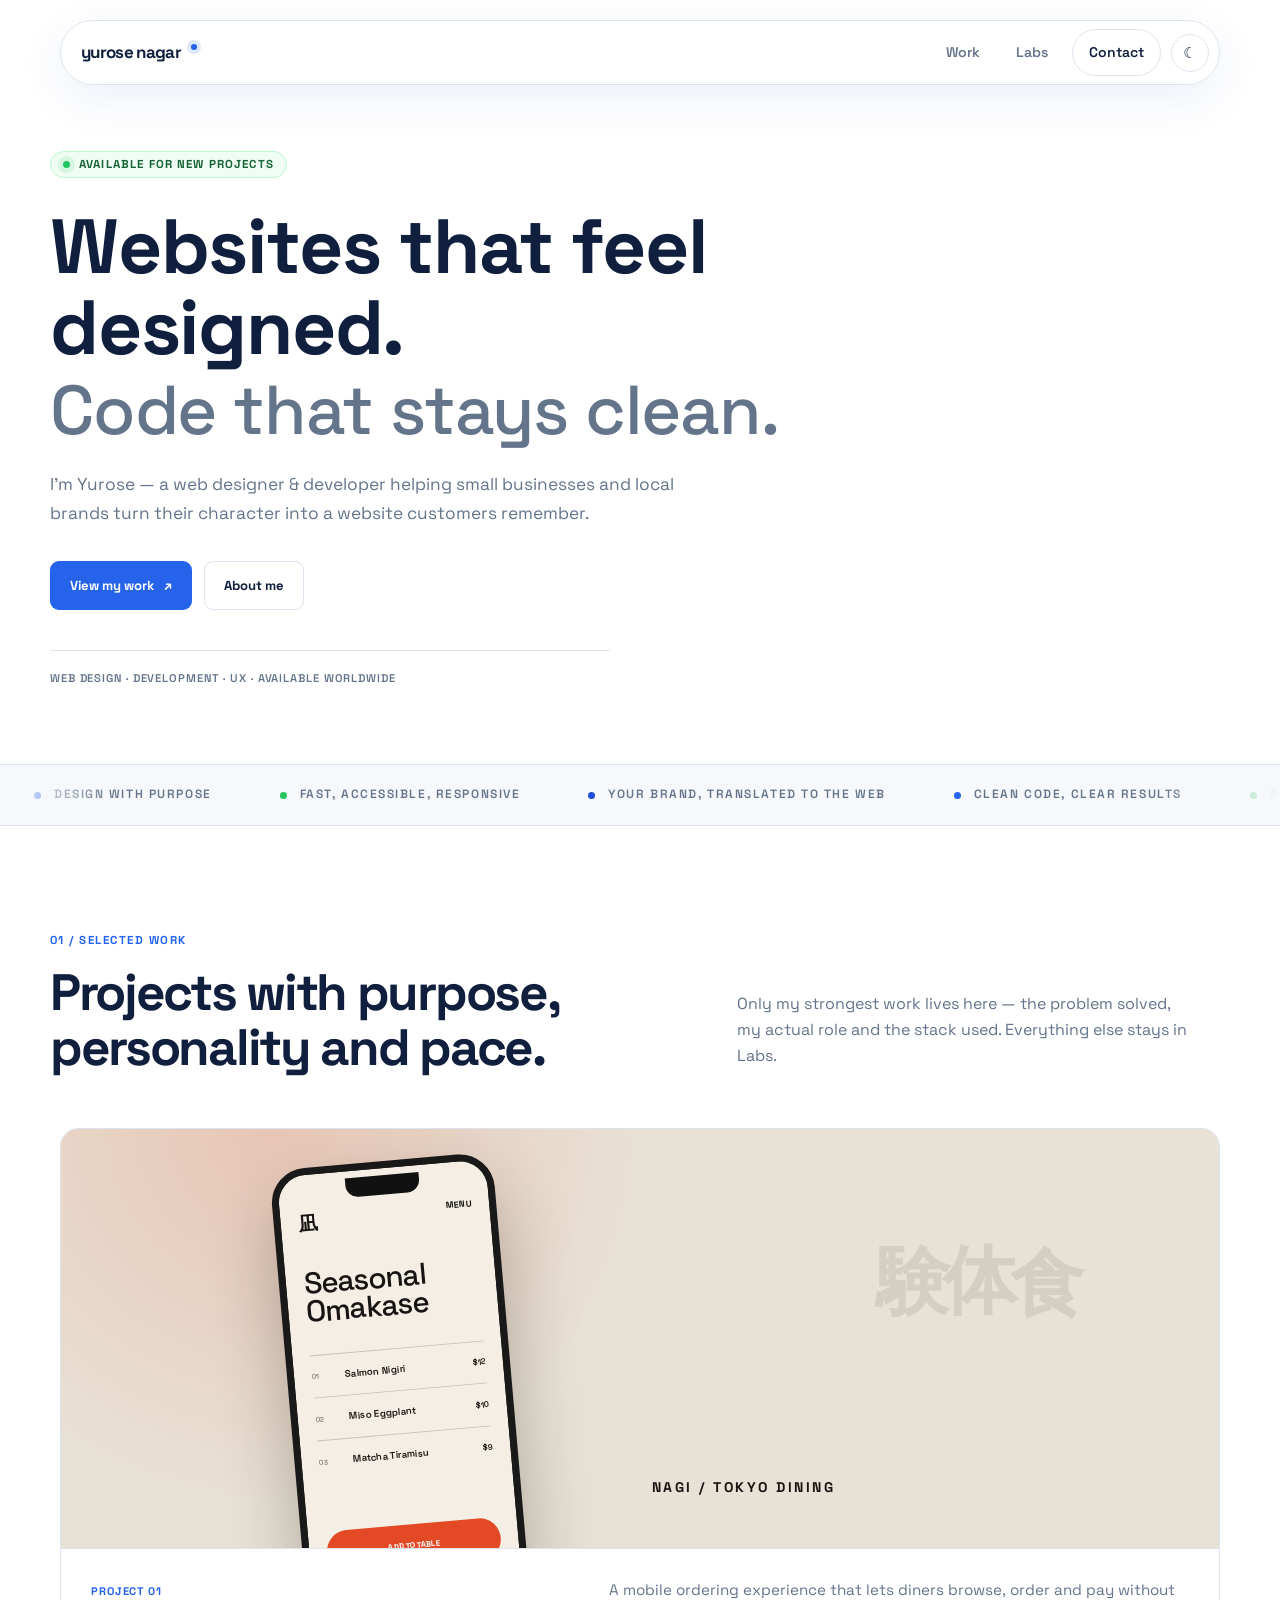
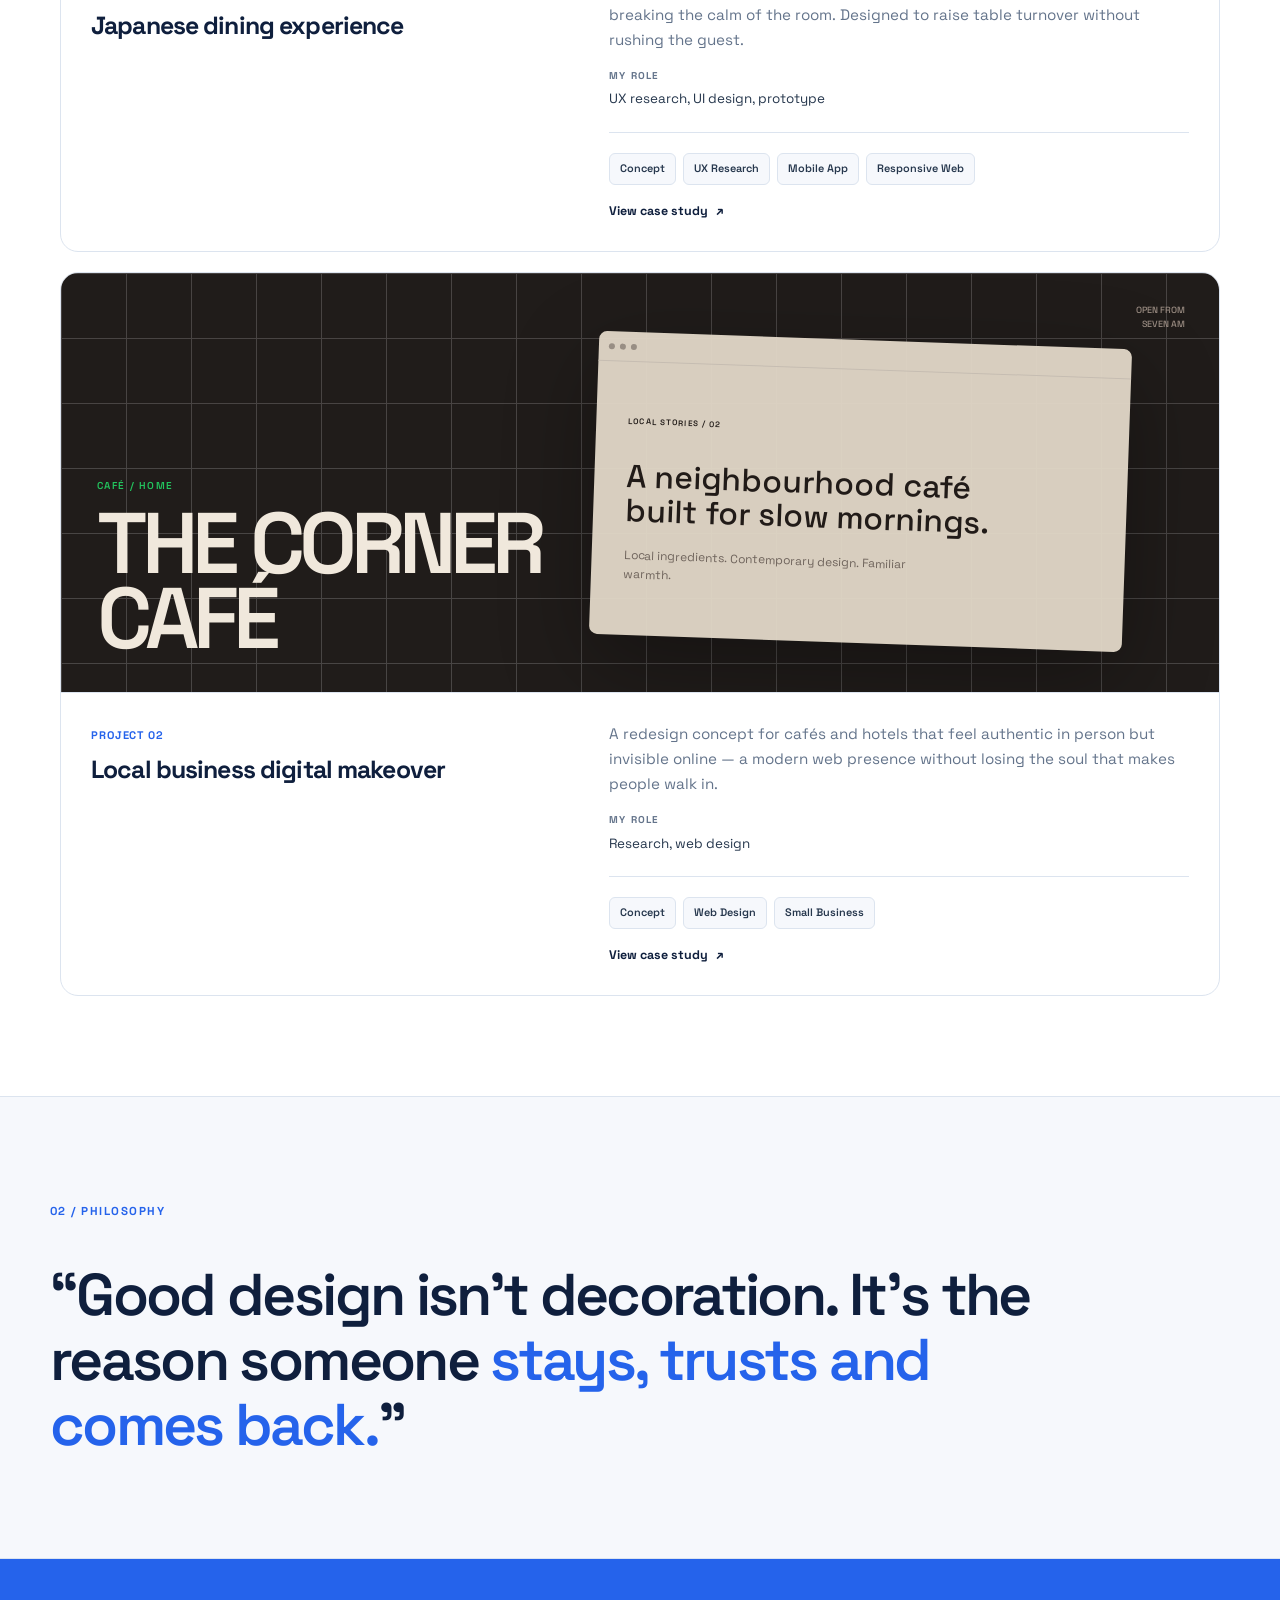
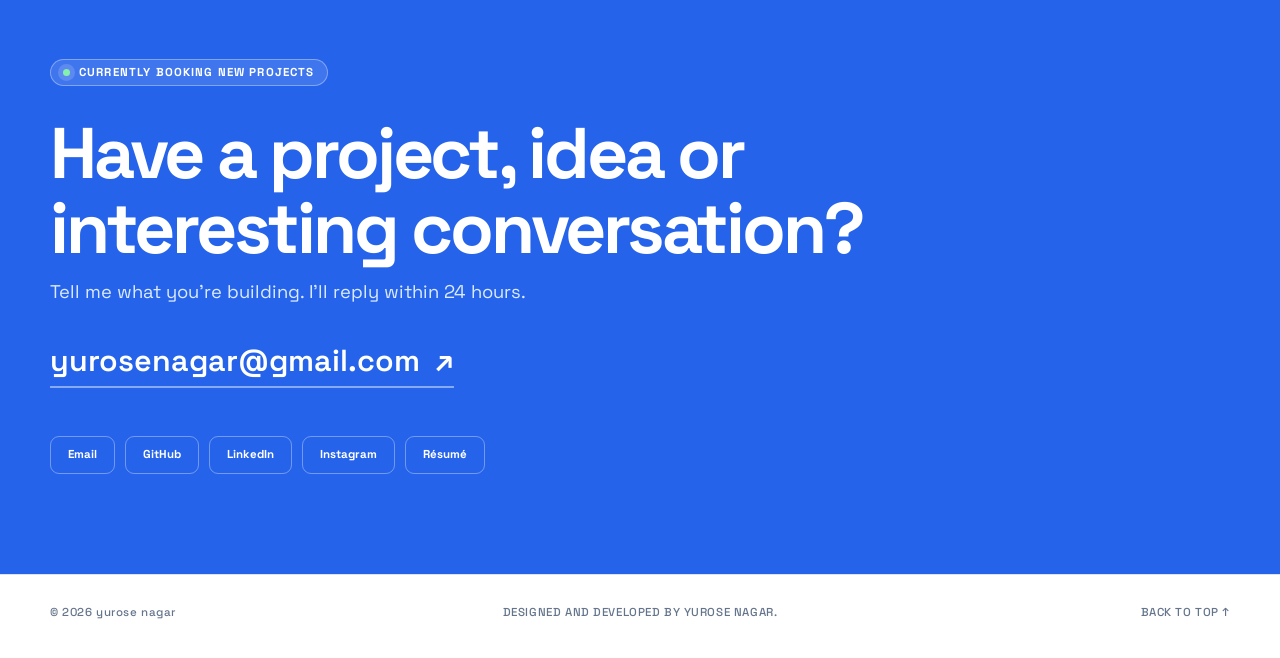
==== index.html @ 6a2e4008 "Complete site — all pages, assets and labs" ====
<!DOCTYPE html>
<!-- File: index.html -->
<html lang="en">
<head>
  <meta charset="utf-8">
  <meta name="viewport" content="width=device-width, initial-scale=1">
  <meta name="description" content="Yurose Nagar — web designer & developer helping small businesses turn their character into websites customers remember.">
  <meta name="theme-color" content="#ffffff">
  <title>yurose nagar</title>

  <link rel="icon" href="assets/icons/favicon.svg" type="image/svg+xml">
  <link rel="preconnect" href="https://fonts.googleapis.com">
  <link rel="preconnect" href="https://fonts.gstatic.com" crossorigin>
  <link href="https://fonts.googleapis.com/css2?family=Space+Grotesk:wght@400;500;600;700&display=swap" rel="stylesheet">

  <!-- Styles are split by responsibility. Load order matters. -->
  <link rel="stylesheet" href="assets/css/tokens.css">
  <link rel="stylesheet" href="assets/css/base.css">
  <link rel="stylesheet" href="assets/css/layout.css">
  <link rel="stylesheet" href="assets/css/components.css">
  <link rel="stylesheet" href="assets/css/sections/hero.css">
  <link rel="stylesheet" href="assets/css/sections/work.css">
  <link rel="stylesheet" href="assets/css/sections/manifesto.css">
  <link rel="stylesheet" href="assets/css/sections/contact.css">
  <link rel="stylesheet" href="assets/css/sections/page.css">
  <link rel="stylesheet" href="assets/css/responsive.css">
  <script src="assets/js/features/theme.js"></script>

  <!-- Scripts use a small global namespace so pages also work when opened directly. -->
  <script defer src="assets/js/types/content-types.js"></script>
  <script defer src="assets/js/data/site-content.js"></script>
  <script defer src="assets/js/utils/dom.js"></script>
  <script defer src="assets/js/components/navbar.js"></script>
  <script defer src="assets/js/components/motivation-ticker.js"></script>
  <script defer src="assets/js/components/project-card.js"></script>
  <script defer src="assets/js/components/services.js"></script>
  <script defer src="assets/js/components/journey-timeline.js"></script>
  <script defer src="assets/js/components/journal-list.js"></script>
  <script defer src="assets/js/components/social-links.js"></script>
  <script defer src="assets/js/components/footer.js"></script>
  <script defer src="assets/js/features/navigation.js"></script>
  <script defer src="assets/js/features/reveal.js"></script>
  <script defer src="assets/js/features/placeholders.js"></script>
  <script defer src="assets/js/main.js"></script>
</head>
<body>

<div aria-hidden="true" class="noise"></div>
<div aria-hidden="true" class="orb orb-light-blue"></div>
<div aria-hidden="true" class="orb orb-deep-blue"></div>
<div id="site-navbar"></div>
<main>

<!-- Section 1: Hero -->
<section class="hero section-pad">
<div class="hero-grid shell">
<div class="hero-copy reveal">
<div class="eyebrow"><span class="status-dot"></span> AVAILABLE FOR NEW PROJECTS</div>
<h1>
  <span class="hero-title-primary">Websites that feel designed.</span>
  <span class="hero-title-secondary">Code that stays clean.</span>
</h1>
<p class="hero-lead">I’m Yurose — a web designer &amp; developer helping small businesses and local brands turn their character into a website customers remember.</p>
<div class="hero-actions">
<a class="button button-primary" href="work.html">View my work <span>↗</span></a>
<a class="button button-ghost" href="about.html">About me</a>
</div>
<div class="hero-note">WEB DESIGN · DEVELOPMENT · UX · AVAILABLE WORLDWIDE</div>
</div>
</div>
</section>
<div id="motivation-ticker"></div>

<!-- Section 2: Selected work -->
<section class="section-pad" id="work">
<div class="shell">
<div class="section-heading section-heading--compact reveal">
<div>
<span class="section-index">01 / SELECTED WORK</span>
<h2>Projects with purpose,<br/>personality and pace.</h2>
</div>
<p>Only my strongest work lives here — the problem solved, my actual role and the stack used. Everything else stays in Labs.</p>
</div>
<div class="projects-grid" id="projects-grid"></div>
</div>
</section>

<!-- Section 3: Philosophy -->
<section class="manifesto section-pad">
<div class="shell manifesto-inner reveal">
<span class="section-index">02 / PHILOSOPHY</span>
<blockquote>“Good design isn’t decoration. It’s the reason someone <em>stays, trusts and comes back.</em>”</blockquote>
</div>
</section>

<!-- Section 4: Contact -->
<section class="contact section-pad" id="contact">
<div class="shell contact-inner reveal">
<div class="contact-kicker"><span class="status-dot"></span> CURRENTLY BOOKING NEW PROJECTS</div>
<h2>Have a project, idea or<br/>interesting conversation?</h2>
<p>Tell me what you’re building. I’ll reply within 24 hours.</p>
<a class="contact-email" href="mailto:yurosenagar@gmail.com">yurosenagar@gmail.com <span>↗</span></a>
<div class="social-row" id="social-links"></div>
</div>
</section>

</main>
<div id="site-footer"></div>

</body>
</html>
---- assets/css/tokens.css ----
/* File: assets/css/tokens.css */

:root {
  /* Clean light-first palette: white page, blue accents, navy headings */
  --blue: #2563eb;
  --blue-dark: #1d4ed8;
  --navy: #0f1f3d;
  --text: #26374d;
  --muted: #64748b;
  --line: #dce4ef;
  --surface: #ffffff;
  --soft: #f6f8fc;
  --page: #ffffff;
  --shadow: 0 24px 70px rgba(30, 64, 175, 0.13);

  /* Availability / status green */
  --green: #22c55e;
  --green-soft: #166534;

  /* Aliases kept for the modular styles */
  --bg: var(--page);
  --panel: var(--surface);
  --panel-2: var(--soft);
  --white: var(--navy);          /* heading colour */
  --accent: var(--blue);
  --blue-soft: var(--blue);
  --blue-deep: #dbeafe;
  --red: var(--blue-dark);
  --red-soft: var(--blue-dark);

  /* One font throughout the whole site */
  --mono: "Space Grotesk", system-ui, sans-serif;
  --sans: "Space Grotesk", system-ui, sans-serif;

  --radius: 18px;
  --shell: min(1180px, calc(100% - 48px));
}

[data-theme="dark"] {
  --navy: #f8fafc;
  --text: #d4deec;
  --muted: #9dacbf;
  --line: #2a3f63;
  --surface: #122344;
  --soft: #0e1c38;
  --page: #0b1730;
  --shadow: 0 24px 70px rgba(0, 0, 0, 0.35);
  --green-soft: #86efac;
  --blue-deep: #16294d;
}
---- assets/css/base.css ----
/* File: assets/css/base.css */

* { box-sizing: border-box; }
html { scroll-behavior: smooth; }
body {
  margin: 0;
  background: var(--page);
  color: var(--text);
  font-family: var(--sans);
  line-height: 1.65;
  overflow-x: hidden;
  transition: background-color 180ms ease, color 180ms ease;
}
a { color: inherit; text-decoration: none; }
button, input, textarea { font: inherit; }
::selection { background: var(--blue); color: #ffffff; }
:focus-visible { outline: 3px solid #93c5fd; outline-offset: 3px; }

/* Legacy backdrop elements from the previous design — retired */
.noise, .orb { display: none; }

.reveal {
  opacity: 0;
  transform: translateY(24px);
  transition: opacity .8s ease, transform .8s cubic-bezier(.2,.8,.2,1);
}
.reveal.visible { opacity: 1; transform: translateY(0); }

@keyframes pulse {
  50% { opacity: .45; transform: scale(.75); }
}
---- assets/css/layout.css ----
/* File: assets/css/layout.css */

.shell { width: var(--shell); margin-inline: auto; }
.section-pad { padding: 100px 0; }

.section-index {
  display: inline-block;
  color: var(--blue);
  font-size: .72rem;
  font-weight: 700;
  letter-spacing: .13em;
  text-transform: uppercase;
}

.section-heading {
  display: grid;
  grid-template-columns: 1.12fr .88fr;
  gap: 60px;
  align-items: end;
  margin-bottom: 52px;
}
.section-heading h2 {
  font-size: clamp(2.45rem, 4.6vw, 4.1rem);
  line-height: 1.07;
  letter-spacing: -.045em;
  color: var(--navy);
  margin: 14px 0 0;
}
.section-heading p {
  color: var(--muted);
  font-size: 1rem;
  max-width: 450px;
  margin: 0 0 6px;
}

.section-heading--compact h2 {
  font-size: clamp(2.2rem, 4vw, 3.6rem);
}
---- assets/css/components.css ----
/* File: assets/css/components.css */

/* Navigation — same structure and links, palette follows the theme */
.site-header {
  position: fixed;
  inset: 20px 0 auto;
  z-index: 30;
  pointer-events: none;
}

.nav-shell {
  width: min(1160px, calc(100% - 32px));
  margin: auto;
  min-height: 64px;
  padding: 8px 10px 8px 20px;
  display: grid;
  grid-template-columns: 1fr auto;
  align-items: center;
  background: color-mix(in srgb, var(--page) 88%, transparent);
  border: 1px solid var(--line);
  box-shadow: 0 14px 45px rgba(30, 64, 175, .08);
  border-radius: 999px;
  backdrop-filter: blur(18px);
  pointer-events: auto;
}
[data-theme="dark"] .nav-shell { box-shadow: 0 14px 45px rgba(0, 0, 0, .35); }

.brand {
  width: max-content;
  font: 700 17px/1 var(--sans);
  letter-spacing: -.04em;
  text-transform: lowercase;
  color: var(--navy);
}

.brand::after {
  content: "";
  display: inline-block;
  width: 6px;
  height: 6px;
  margin-left: 7px;
  border-radius: 50%;
  vertical-align: top;
  background: var(--blue);
  box-shadow: 0 0 0 4px rgba(37, 99, 235, .15);
}

.nav-links { display: flex; gap: 4px; align-items: center; }
.nav-links a {
  color: var(--muted);
  font-size: 14px;
  font-weight: 600;
  padding: 11px 16px;
  border-radius: 999px;
  transition: .25s ease;
}
.nav-links a:hover { color: var(--blue); background: rgba(37, 99, 235, .07); }
.nav-links a.active { color: var(--blue); background: rgba(37, 99, 235, .09); }
.nav-links .nav-cta {
  margin-left: 4px;
  color: var(--navy);
  background: var(--surface);
  border: 1px solid var(--line);
}
.nav-links .nav-cta:hover { background: var(--blue); border-color: var(--blue); color: #ffffff; }
.nav-toggle { display: none; }

/* Theme toggle */
.theme-toggle {
  width: 38px;
  height: 38px;
  margin-left: 6px;
  display: inline-flex;
  align-items: center;
  justify-content: center;
  border: 1px solid var(--line);
  border-radius: 50%;
  background: var(--surface);
  color: var(--navy);
  font-size: 15px;
  line-height: 1;
  cursor: pointer;
  transition: .25s ease;
}
.theme-toggle:hover { border-color: #93c5fd; color: var(--blue); }

/* Buttons */
.button {
  min-height: 49px;
  display: inline-flex;
  align-items: center;
  justify-content: center;
  gap: 10px;
  padding: 0 19px;
  border: 1px solid transparent;
  border-radius: 9px;
  font: 700 .82rem/1 var(--sans);
  transition: .2s ease;
}
.button-primary { background: var(--blue); color: #ffffff; }
.button-primary:hover { background: var(--blue-dark); }
.button-ghost { border-color: var(--line); background: var(--surface); color: var(--navy); }
.button-ghost:hover { border-color: #93c5fd; color: var(--blue); }

/* Motivation ticker */
.motivation-ticker {
  position: relative;
  overflow: hidden;
  border-block: 1px solid var(--line);
  background: var(--soft);
}
.motivation-ticker::before,
.motivation-ticker::after {
  content: "";
  position: absolute;
  z-index: 2;
  top: 0;
  bottom: 0;
  width: min(10vw, 120px);
  pointer-events: none;
}
.motivation-ticker::before { left: 0; background: linear-gradient(90deg, var(--soft), transparent); }
.motivation-ticker::after { right: 0; background: linear-gradient(270deg, var(--soft), transparent); }
.ticker-track {
  display: flex;
  width: max-content;
  animation: ticker-scroll 34s linear infinite;
}
.ticker-group { display: flex; align-items: center; flex-shrink: 0; }
.ticker-item {
  display: inline-flex;
  align-items: center;
  gap: 13px;
  padding: 20px 34px;
  color: var(--muted);
  font-size: 12px;
  font-weight: 600;
  letter-spacing: .13em;
  white-space: nowrap;
}
.ticker-dot { width: 7px; height: 7px; border-radius: 50%; background: var(--blue); }
.ticker-dot-2 { background: var(--green); }
.ticker-dot-3 { background: var(--blue-dark); }
@keyframes ticker-scroll { to { transform: translateX(-50%); } }

/* Project cards */
.projects-grid { display: grid; gap: 20px; max-width: 1160px; margin-inline: auto; }
.project-card {
  border: 1px solid var(--line);
  background: var(--surface);
  border-radius: var(--radius);
  overflow: hidden;
  transition: transform .3s ease, border-color .3s ease, box-shadow .3s ease;
}
.project-card:hover { transform: translateY(-4px); border-color: #93c5fd; box-shadow: var(--shadow); }
.project-visual { min-height: 420px; position: relative; overflow: hidden; border-bottom: 1px solid var(--line); }
.project-meta { padding: 28px 30px; display: grid; grid-template-columns: .9fr 1.1fr; column-gap: 44px; align-items: start; }
.project-meta span {
  color: var(--blue);
  font-size: .69rem;
  font-weight: 700;
  text-transform: uppercase;
  letter-spacing: .08em;
}
.project-meta h3 { margin: 9px 0 0; font-size: 1.55rem; letter-spacing: -.035em; color: var(--navy); line-height: 1.12; }
.project-meta p { margin: 0; color: var(--muted); max-width: 650px; font-size: .95rem; }
.project-meta ul { grid-column: 1 / -1; display: flex; gap: 7px; list-style: none; padding: 20px 0 0; margin: 21px 0 0; border-top: 1px solid var(--line); flex-wrap: wrap; }
.project-meta li {
  padding: 6px 10px;
  border: 1px solid var(--line);
  border-radius: 6px;
  background: var(--soft);
  color: var(--text);
  font-size: .68rem;
  font-weight: 600;
}

/* Project card additions: role and link */
.project-role { margin: 16px 0 0; font-size: .84rem; color: var(--text); letter-spacing: 0; }
.project-role span { display: block; font-size: .62rem; font-weight: 700; letter-spacing: .12em; color: var(--muted); margin-bottom: 4px; text-transform: uppercase; }
.project-link { display: inline-flex; align-items: center; gap: 8px; margin-top: 16px; font-size: .78rem; font-weight: 700; color: var(--navy); }
.project-link:hover { color: var(--blue); }
.project-link span { font-size: inherit; color: inherit; letter-spacing: 0; text-transform: none; }

/* Footer */
footer { border-top: 1px solid var(--line); background: var(--page); padding: 28px 0 36px; }
.footer-inner { display: grid; grid-template-columns: 1fr 2fr 1fr; align-items: center; font-size: .72rem; font-weight: 500; color: var(--muted); letter-spacing: .05em; }
.footer-inner span:nth-child(2) { text-align: center; }
.footer-inner a { text-align: right; }
.footer-inner a:hover { color: var(--blue); }
---- assets/css/sections/hero.css ----
/* File: assets/css/sections/hero.css */

.hero { min-height: auto; display: grid; align-items: center; padding-top: 150px; padding-bottom: 76px; }
.hero-grid {
  display: grid;
  grid-template-columns: minmax(0, 1fr); /* was: minmax(0, 1fr) minmax(240px, 300px) — restore when the clock returns */
  gap: clamp(40px, 4.5vw, 64px);
  align-items: center;
}

/* Availability-style pill for eyebrows with a status dot */
.eyebrow, .contact-kicker {
  width: fit-content;
  display: inline-flex;
  align-items: center;
  gap: 9px;
  padding: 7px 12px;
  border: 1px solid #bbf7d0;
  border-radius: 999px;
  background: #f0fdf4;
  color: #166534;
  font: 700 .72rem/1 var(--sans);
  letter-spacing: .1em;
}
[data-theme="dark"] .eyebrow,
[data-theme="dark"] .contact-kicker { background: #0b2a20; border-color: #166534; color: #86efac; }
.status-dot { width: 7px; height: 7px; border-radius: 50%; background: var(--green); box-shadow: 0 0 0 5px rgba(34, 197, 94, .12); animation: pulse 2s ease-in-out infinite; flex: 0 0 auto; }

.hero h1 { margin: 28px 0 24px; max-width: 870px; letter-spacing: -.05em; line-height: 1.05; color: var(--navy); }
.hero-title-primary,
.hero-title-secondary { display: block; }
.hero-title-primary { font-size: clamp(3rem, 6vw, 5.6rem); }
.hero-title-secondary {
  margin-top: 6px;
  color: var(--muted);
  font-size: clamp(2.6rem, 5.4vw, 5rem);
  font-weight: 500;
}
.hero-title-secondary::selection { background: var(--blue); color: #ffffff; }
.hero-lead { max-width: 650px; font-size: 1.08rem; color: var(--muted); line-height: 1.65; }
.hero-actions { display: flex; gap: 12px; margin-top: 34px; flex-wrap: wrap; }
.hero-note {
  margin-top: 40px;
  max-width: 560px;
  padding-top: 18px;
  border-top: 1px solid var(--line);
  color: var(--muted);
  font: 600 .7rem/1.7 var(--sans);
  letter-spacing: .08em;
}
---- assets/css/sections/work.css ----
/* File: assets/css/sections/work.css */

/* Japanese dining project artwork */
.project-japan .project-visual { background: radial-gradient(circle at 18% 0%, rgba(229,73,37,.18), transparent 36%), #e8e1d5; color: #171513; }
.phone { position: absolute; width: 254px; height: 490px; background: #111; border: 8px solid #191919; border-radius: 40px; box-shadow: 0 40px 80px rgba(30,20,10,.28); overflow: hidden; }
.phone-a { top: 42px; left: 18%; transform: rotate(-5deg) scale(.88); transform-origin: top left; }
.phone-notch { position: absolute; width: 84px; height: 22px; top: 8px; left: 50%; transform: translateX(-50%); background: #111; border-radius: 0 0 14px 14px; z-index: 2; }
.phone-screen { position: absolute; inset: 0; padding: 44px 20px 22px; background: #f4eee4; }
.mini-nav { display: flex; justify-content: space-between; font: 700 10px/1 var(--mono); }
.mini-nav span:first-child { font-size: 22px; }
.menu-screen h3 { margin: 42px 0 32px; font: 500 34px/.95 var(--sans); letter-spacing: -.04em; }
.food-row { display: grid; grid-template-columns: 28px 1fr auto; align-items: center; gap: 10px; padding: 17px 0; border-top: 1px solid #cac0b2; }
.food-row span { font: 600 8px/1 var(--mono); color: #8e8276; }
.food-row b { font: 600 11px/1.25 var(--sans); }
.food-row i { font: 600 9px/1 var(--mono); font-style: normal; }
.menu-screen button { position: absolute; bottom: 20px; left: 20px; right: 20px; border: 0; background: #e34925; color: #fff; border-radius: 999px; height: 48px; font: 700 9px/1 var(--mono); }
.japan-mark { position: absolute; right: 12%; top: 55px; font: 700 74px/.9 var(--sans); color: rgba(23,21,19,.09); writing-mode: vertical-rl; }
.project-japan .project-visual::after { content: "NAGI / TOKYO DINING"; position: absolute; left: 51%; bottom: 54px; font: 700 14px/1 var(--mono); letter-spacing: .18em; }

/* Kathmandu project artwork */
.project-kathmandu .project-visual { background: #201c1a; color: #f0e8dc; }
.ktm-grid { position: absolute; inset: 0; opacity: .18; background: linear-gradient(#fff 1px, transparent 1px), linear-gradient(90deg, #fff 1px, transparent 1px); background-size: 65px 65px; }
.ktm-coordinate { position: absolute; top: 30px; right: 34px; font: 500 9px/1.6 var(--mono); color: #9b8d83; text-align: right; }
.ktm-title { position: absolute; left: 36px; bottom: 36px; z-index: 3; }
.ktm-title span { display: block; font: 600 10px/1 var(--mono); color: var(--green); letter-spacing: .13em; margin-bottom: 16px; }
.ktm-title strong { font: 600 clamp(44px, 7vw, 86px)/.85 var(--sans); letter-spacing: -.07em; }
.ktm-window { position: absolute; width: 46%; right: 8%; top: 16%; background: rgba(226,216,201,.95); color: #211b18; border-radius: 8px; box-shadow: 0 28px 90px rgba(0,0,0,.32); transform: rotate(2deg); }
.window-bar { height: 30px; border-bottom: 1px solid #c6bdb2; display: flex; gap: 5px; align-items: center; padding: 0 10px; }
.window-bar span { width: 6px; height: 6px; border-radius: 50%; background: #988e84; }
.window-content { padding: 44px 32px 38px; }
.window-content small { font: 600 8px/1 var(--mono); letter-spacing: .14em; }
.window-content h3 { font: 500 32px/1.05 var(--sans); max-width: 380px; margin: 28px 0 18px; }
.window-content p { font-size: 12px; color: #6f645c; max-width: 300px; }
---- assets/css/sections/manifesto.css ----
/* File: assets/css/sections/manifesto.css */

/* Quiet quote band on the soft background */
.manifesto {
  background: var(--soft);
  border-block: 1px solid var(--line);
  color: var(--navy);
}
.manifesto .section-index { color: var(--blue); }
.manifesto blockquote {
  margin: 40px 0 0;
  max-width: 1020px;
  font-size: clamp(2.2rem, 4.6vw, 4rem);
  line-height: 1.1;
  letter-spacing: -.045em;
  font-weight: 600;
  color: var(--navy);
}
.manifesto blockquote em { font-style: normal; color: var(--blue); }

/* Values grid (About page) */
.values-grid { display: grid; grid-template-columns: repeat(3, 1fr); border-top: 1px solid var(--line); margin-top: 60px; }
.values-grid div { padding: 28px 35px 0 0; border-right: 1px solid var(--line); min-height: 160px; }
.values-grid div:not(:first-child) { padding-left: 35px; }
.values-grid div:last-child { border-right: 0; }
.values-grid span { font: 700 .68rem/1 var(--sans); letter-spacing: .1em; }
.values-grid div:nth-child(1) span { color: var(--green-soft); }
.values-grid div:nth-child(2) span { color: var(--blue); }
.values-grid div:nth-child(3) span { color: var(--blue-dark); }
.values-grid h3 { font-size: 1.35rem; margin: 20px 0 8px; color: var(--navy); }
.values-grid p { color: var(--muted); margin: 0; font-size: .92rem; }
---- assets/css/sections/contact.css ----
/* File: assets/css/sections/contact.css */

/* Solid blue contact band, white type — works in both themes */
.contact { background: var(--blue); }
.contact-inner {
  display: flex;
  flex-direction: column;
  align-items: flex-start;
}
.contact .contact-kicker {
  border-color: rgba(255, 255, 255, .35);
  background: rgba(255, 255, 255, .12);
  color: #ffffff;
}
.contact .status-dot { background: #86efac; box-shadow: 0 0 0 5px rgba(255, 255, 255, .15); }
.contact h2 {
  color: #ffffff;
  font-size: clamp(2.6rem, 5.6vw, 4.6rem);
  line-height: 1.04;
  letter-spacing: -.045em;
  margin: 30px 0 12px;
  max-width: 930px;
}
.contact p { font-size: 1.15rem; color: #dbeafe; margin: 0 0 38px; max-width: 620px; }
.contact-email {
  display: inline-flex;
  gap: 15px;
  align-items: center;
  color: #ffffff;
  font: 600 clamp(1.2rem, 2.6vw, 1.9rem)/1 var(--sans);
  border-bottom: 2px solid rgba(255, 255, 255, .45);
  padding-bottom: 10px;
  transition: .25s ease;
}
.contact-email:hover { border-color: #ffffff; }
.social-row { margin-top: 48px; display: flex; gap: 10px; flex-wrap: wrap; }
.social-row a {
  border: 1px solid rgba(255, 255, 255, .35);
  border-radius: 9px;
  padding: 12px 17px;
  font: 700 .72rem/1 var(--sans);
  color: #ffffff;
}
.social-row a:hover { background: #ffffff; border-color: #ffffff; color: var(--blue); }
---- assets/css/sections/page.css ----
/* File: assets/css/sections/page.css */

/* Interior page header + about page + shared CTA band */

.page-hero {
  padding-top: clamp(52px, 8vw, 92px);
}

.page-hero .eyebrow { margin-bottom: 18px; }

.page-hero h1 {
  font-size: clamp(38px, 6vw, 72px);
  line-height: 1.04;
  letter-spacing: -0.02em;
  margin: 0 0 18px;
  color: var(--white);
}

.page-hero .page-lead {
  max-width: 620px;
  font-size: clamp(16px, 1.6vw, 19px);
  line-height: 1.7;
  color: var(--muted);
}

/* About page */
.about-grid {
  display: grid;
  grid-template-columns: 1.4fr 1fr;
  gap: clamp(32px, 5vw, 72px);
  align-items: start;
}

.about-story p {
  font-size: 17px;
  line-height: 1.8;
  color: var(--text);
  margin: 0 0 20px;
}

.about-story p strong { color: var(--blue); font-weight: 600; }

.about-facts {
  display: grid;
  gap: 14px;
  position: sticky;
  top: 110px;
}

.about-fact {
  background: var(--panel);
  border: 1px solid var(--line);
  border-radius: var(--radius);
  padding: 20px 22px;
}

.about-fact span {
  display: block;
  font-size: 11px;
  letter-spacing: .16em;
  color: var(--muted);
  margin-bottom: 6px;
}

.about-fact strong { color: var(--white); font-size: 15px; font-weight: 600; }

.skills-grid {
  display: grid;
  grid-template-columns: repeat(3, 1fr);
  gap: 14px;
}

.skills-grid > div {
  background: var(--panel);
  border: 1px solid var(--line);
  border-radius: var(--radius);
  padding: 22px;
}

.skills-grid h3 { margin: 0 0 12px; color: var(--navy); font-size: 1.05rem; }

.skills-grid ul { list-style: none; margin: 0; padding: 0; display: flex; flex-wrap: wrap; gap: 8px; }

.skills-grid li {
  font-size: .68rem;
  font-weight: 600;
  color: var(--text);
  background: var(--soft);
  border: 1px solid var(--line);
  border-radius: 6px;
  padding: 6px 10px;
}

/* Shared call-to-action band (home + interior pages) */
.cta-band {
  background: var(--soft);
  border: 1px solid var(--line);
  border-radius: var(--radius);
  padding: clamp(28px, 4vw, 48px);
  display: flex;
  flex-wrap: wrap;
  align-items: center;
  justify-content: space-between;
  gap: 20px;
}

.cta-band h2 { margin: 0 0 6px; font-size: clamp(22px, 2.6vw, 30px); color: var(--white); }

.cta-band p { margin: 0; color: var(--muted); }

/* Section footer link, e.g. "View all projects" */
.section-more { margin-top: 34px; }

@media (max-width: 860px) {
  .about-grid { grid-template-columns: 1fr; }
  .about-facts { position: static; }
  .skills-grid { grid-template-columns: 1fr; }
}

/* Journey timeline (homepage + journey page) */
.timeline { display: grid; gap: 0; max-width: 720px; }
.timeline-row {
  display: grid;
  grid-template-columns: 64px 20px 1fr;
  gap: 18px;
  align-items: baseline;
  padding: 18px 0;
  border-bottom: 1px solid var(--line);
}
.timeline-row:last-child { border-bottom: 0; }
.timeline-year {
  font-size: 12px;
  font-weight: 700;
  letter-spacing: .12em;
  color: var(--muted);
}
.timeline-dot {
  width: 9px;
  height: 9px;
  border-radius: 50%;
  background: var(--blue);
  box-shadow: 0 0 0 4px rgba(37, 99, 235, .12);
  justify-self: center;
  transform: translateY(-1px);
}
.timeline-row p { margin: 0; color: var(--text); font-size: 16px; }
.timeline-next .timeline-year { color: var(--blue); }
.timeline-next .timeline-dot { background: var(--green); box-shadow: 0 0 0 4px rgba(34, 197, 94, .15); animation: pulse 2s ease-in-out infinite; }
.timeline-next p { color: var(--blue); font-weight: 600; }

/* Featured lab band (homepage) */
.lab-feature {
  display: grid;
  grid-template-columns: 1.4fr 1fr;
  gap: clamp(24px, 4vw, 60px);
  align-items: center;
  background:
    linear-gradient(135deg, rgba(225, 6, 0, .06), transparent 50%),
    var(--panel);
  border: 1px solid rgba(255, 114, 109, .22);
  border-radius: var(--radius);
  padding: clamp(28px, 4vw, 48px);
}
.lab-kicker {
  display: inline-flex;
  align-items: center;
  gap: 10px;
  font-size: 11px;
  font-weight: 700;
  letter-spacing: .16em;
  color: var(--red-soft);
}
.status-dot--red { background: var(--red); box-shadow: 0 0 14px rgba(225, 6, 0, .72); }
.lab-feature h2 { margin: 14px 0 10px; font-size: clamp(24px, 2.8vw, 34px); color: var(--white); letter-spacing: -.03em; }
.lab-feature p { margin: 0; color: var(--muted); max-width: 520px; }
.lab-feature-actions { display: flex; flex-wrap: wrap; gap: 12px; justify-content: flex-end; }

/* About preview (homepage) */
.about-preview { max-width: 720px; }
.about-preview p { font-size: 17px; line-height: 1.8; color: var(--text); margin: 0 0 26px; }

/* Prose sections (about-this-site) */
.prose { max-width: 720px; }
.prose h2 { font-size: clamp(24px, 2.6vw, 32px); letter-spacing: -.03em; color: var(--white); margin: 0 0 14px; }
.prose p { font-size: 16.5px; line-height: 1.8; color: var(--text); margin: 0 0 18px; }
.prose p strong { color: var(--blue); font-weight: 600; }
.prose + .prose { margin-top: 34px; }

@media (max-width: 860px) {
  .lab-feature { grid-template-columns: 1fr; }
  .lab-feature-actions { justify-content: flex-start; }
}

/* Services cards (Work page) reuse the skills-grid layout with text bodies */
.skills-grid p { margin: 0; color: var(--muted); font-size: 15px; line-height: 1.7; }
---- assets/css/responsive.css ----
/* File: assets/css/responsive.css */

@media (min-width: 761px) and (max-width: 1100px) {
  .hero-grid {
    grid-template-columns: minmax(0, 1fr) minmax(220px, .55fr);
    gap: 30px;
  }
}

@media (max-width: 760px) {
  .hero-grid { grid-template-columns: 1fr; gap: 44px; }
  .section-heading { grid-template-columns: 1fr; gap: 26px; }
  .play-grid { grid-template-columns: repeat(2, 1fr); }
  .play-card.tall { grid-row: span 1; }
  .portrait-art { min-height: 330px; }
}

@media (max-width: 760px) {
  :root { --shell: min(100% - 28px, 1240px); --radius: 20px; }
  .section-pad { padding: 60px 0; }
  .nav-shell { grid-template-columns: 1fr auto; padding: 8px 10px 8px 18px; }
  .brand { font-size: 16px; }
  .nav-toggle { display: grid; place-content: center; width: 42px; height: 42px; border: 1px solid var(--line); border-radius: 50%; background: var(--surface); cursor: pointer; }
  .nav-toggle span { display: block; width: 17px; height: 1px; background: var(--text); margin: 2px; transition: .25s ease; }
  .nav-toggle[aria-expanded="true"] span:first-child { transform: translateY(2.5px) rotate(45deg); }
  .nav-toggle[aria-expanded="true"] span:last-child { transform: translateY(-2.5px) rotate(-45deg); }
  .nav-links { position: absolute; top: 70px; left: 16px; right: 16px; display: none; flex-direction: column; align-items: stretch; padding: 10px; border: 1px solid var(--line); border-radius: 22px; background: var(--page); box-shadow: var(--shadow); }
  .nav-links.open { display: flex; }
  .nav-links a { text-align: center; padding: 15px; font-size: 15px; }
  .nav-links .nav-cta { margin-left: 0; }
  .hero { padding-top: 122px; padding-bottom: 60px; min-height: auto; }
  .hero-title-primary { font-size: clamp(44px, 13vw, 72px); }
  .hero-title-secondary { font-size: clamp(39px, 11.8vw, 64px); }
  .hero-note { margin-top: 40px; }
  .ticker-item { padding: 18px 24px; font-size: 11px; }
  .project-visual { min-height: 390px; }
  .project-meta { grid-template-columns: 1fr; gap: 22px; padding: 24px; }
  .project-meta ul { margin-top: 8px; }
  .phone-a { left: 7%; transform: rotate(-5deg) scale(.78); }
  .japan-mark { right: 2%; font-size: 62px; }
  .ktm-window { width: 78%; right: -8%; top: 14%; }
  .ktm-title strong { font-size: 50px; }
  .play-grid { grid-template-columns: 1fr; }
  .play-card.wide { grid-column: auto; }
  .values-grid { grid-template-columns: 1fr; }
  .values-grid div, .values-grid div:not(:first-child) { border-right: 0; border-bottom: 1px solid rgba(10,13,16,.2); padding: 26px 0; min-height: 0; }
  .journal-row { grid-template-columns: 38px 1fr 24px; gap: 12px; }
  .journal-row i { display: none; }
  .journal-row strong { font-size: 17px; }
  .contact-inner { padding: 32px 24px; min-height: 540px; }
  .contact-email { font-size: clamp(17px, 5.4vw, 24px); }
  .footer-inner { grid-template-columns: 1fr auto; gap: 16px; }
  .footer-inner span:nth-child(2) { display: none; }

  /* Theme toggle inside the mobile dropdown menu */
  .theme-toggle { width: 100%; height: 46px; margin: 4px 0 0; border-radius: 999px; }

  /* Interior pages */
  .page-hero { padding-top: 128px; }
  .about-story p { font-size: 16px; }

  /* Timeline */
  .timeline-row { grid-template-columns: 46px 16px 1fr; gap: 12px; padding: 15px 0; }
  .timeline-row p { font-size: 15px; }

  /* CTA band stacks */
  .cta-band { flex-direction: column; align-items: flex-start; }
  .cta-band .button { width: 100%; }

  /* Services / skills cards */
  .skills-grid { grid-template-columns: 1fr; gap: 12px; }
}

@media (prefers-reduced-motion: reduce) {
  html { scroll-behavior: auto; }
  *, *::before, *::after {
    animation-duration: .01ms !important;
    animation-iteration-count: 1 !important;
    transition-duration: .01ms !important;
  }
  .ticker-track { transform: translateX(0); }
}
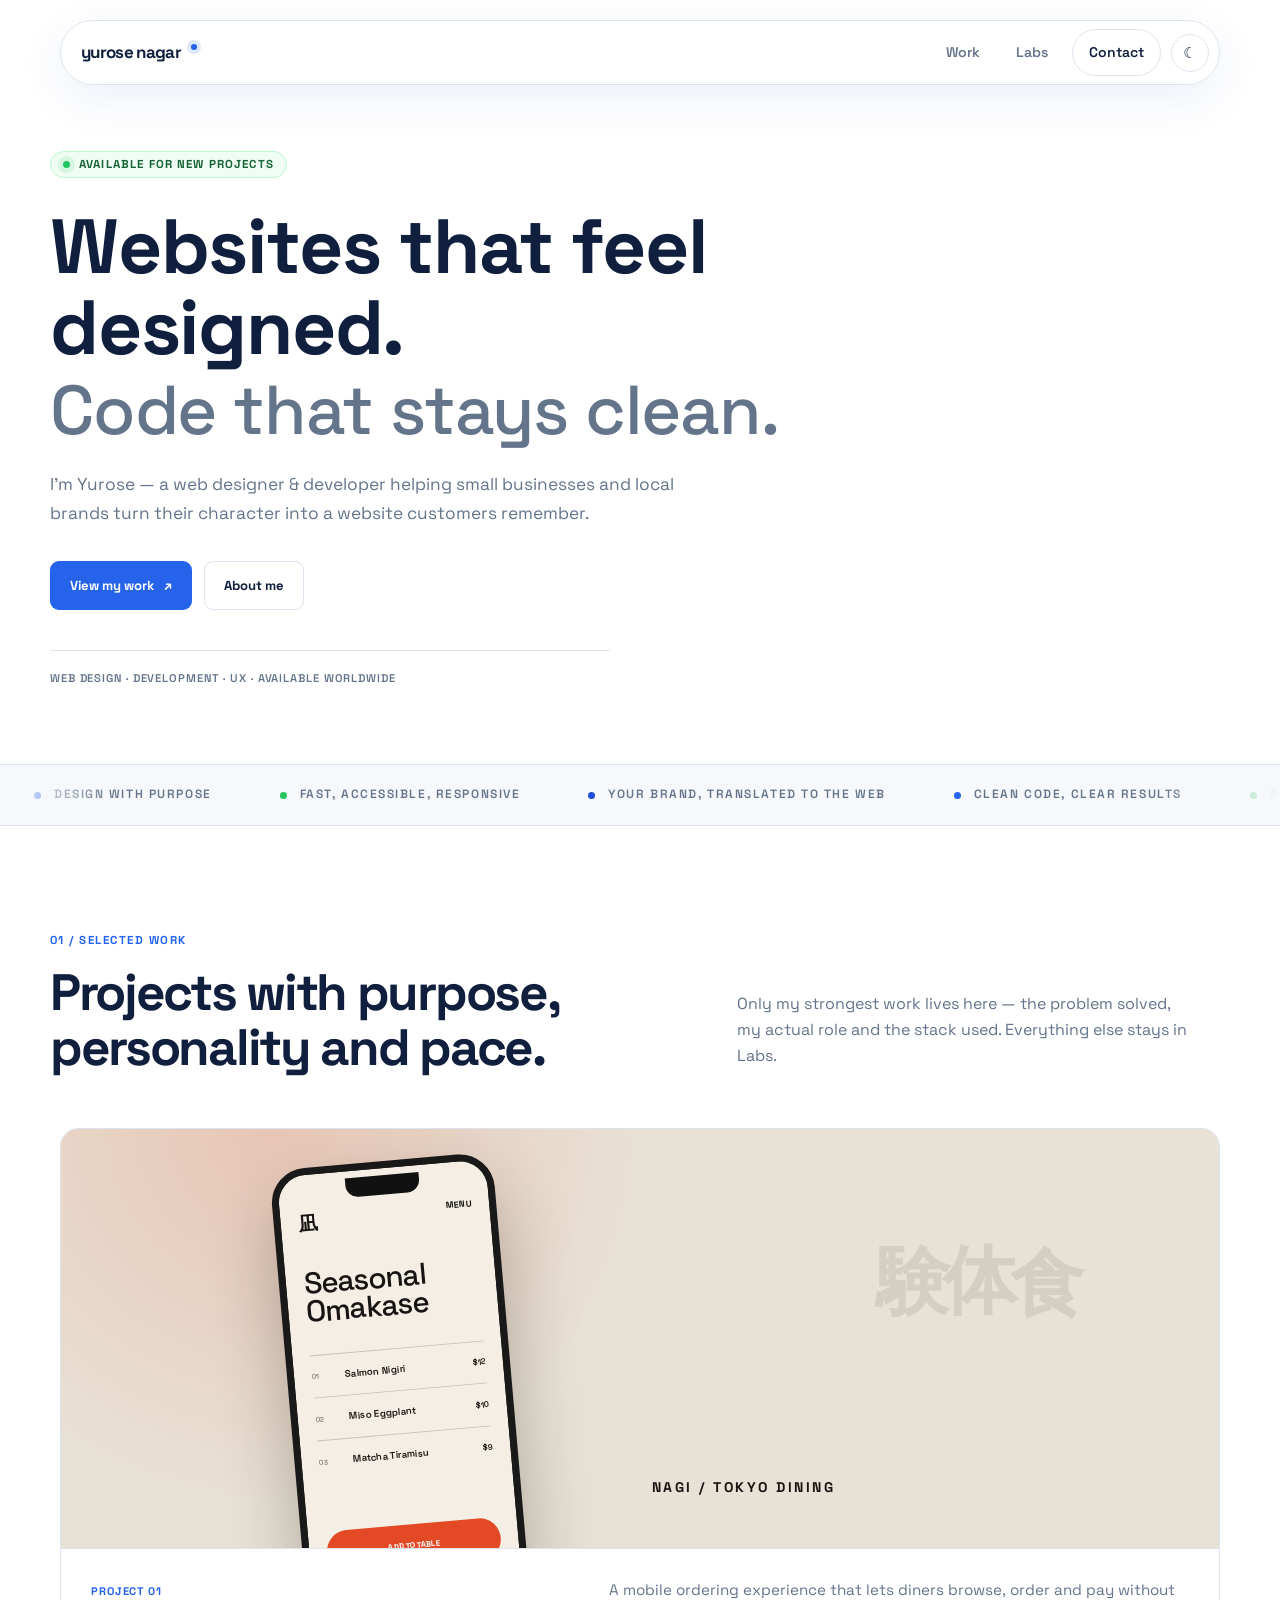
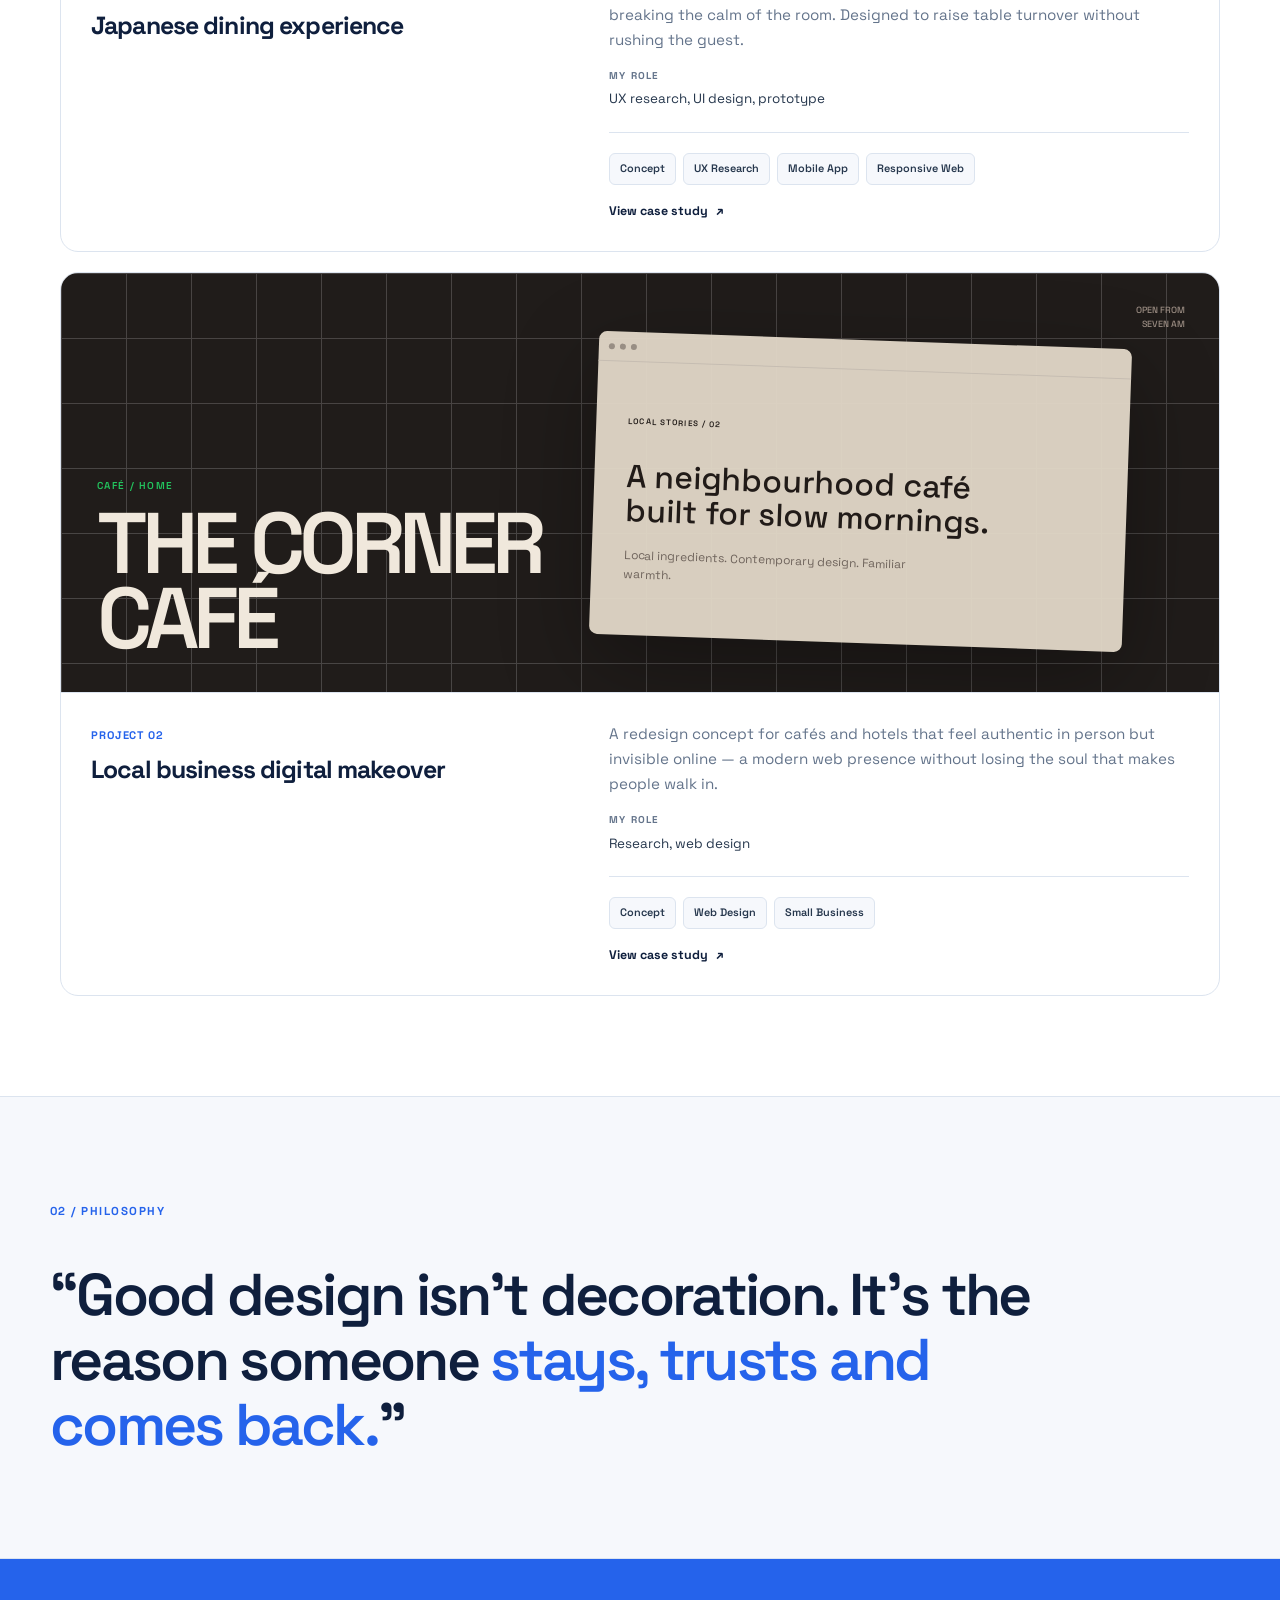
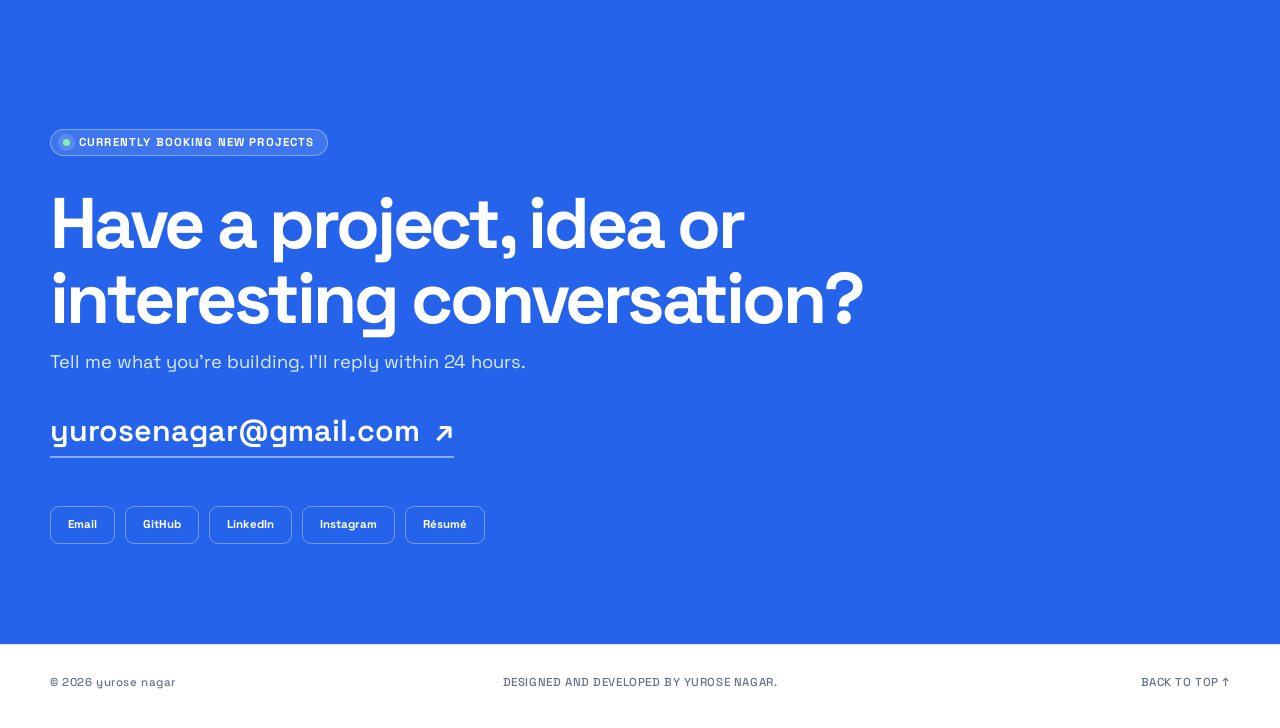
==== commit 247a0eea: "Fold responsive.css back into its owning component/section files Media queries had drifted back into" ====
--- a/index.html
+++ b/index.html
@@ -23,7 +23,6 @@
   <link rel="stylesheet" href="assets/css/sections/manifesto.css">
   <link rel="stylesheet" href="assets/css/sections/contact.css">
   <link rel="stylesheet" href="assets/css/sections/page.css">
-  <link rel="stylesheet" href="assets/css/responsive.css">
   <script src="assets/js/features/theme.js"></script>
 
   <!-- Scripts use a small global namespace so pages also work when opened directly. -->
--- a/assets/css/tokens.css
+++ b/assets/css/tokens.css
@@ -34,6 +34,16 @@
 
   --radius: 18px;
   --shell: min(1180px, calc(100% - 48px));
+
+  --space-1: 4px;
+  --space-2: 8px;
+  --space-3: 12px;
+  --space-4: 16px;
+  --space-5: 20px;
+  --space-6: 24px;
+  --space-7: 32px;
+  --space-8: 48px;
+  --space-9: 64px;
 }
 
 [data-theme="dark"] {
@@ -48,3 +58,7 @@
   --green-soft: #86efac;
   --blue-deep: #16294d;
 }
+
+@media (max-width: 760px) {
+  :root { --shell: min(100% - 28px, 1240px); --radius: 20px; }
+}
--- a/assets/css/base.css
+++ b/assets/css/base.css
@@ -29,3 +29,12 @@
 @keyframes pulse {
   50% { opacity: .45; transform: scale(.75); }
 }
+
+@media (prefers-reduced-motion: reduce) {
+  html { scroll-behavior: auto; }
+  *, *::before, *::after {
+    animation-duration: .01ms !important;
+    animation-iteration-count: 1 !important;
+    transition-duration: .01ms !important;
+  }
+}
--- a/assets/css/layout.css
+++ b/assets/css/layout.css
@@ -2,6 +2,10 @@
 
 .shell { width: var(--shell); margin-inline: auto; }
 .section-pad { padding: 100px 0; }
+
+@media (max-width: 760px) {
+  .section-pad { padding: 60px 0; }
+}
 
 .section-index {
   display: inline-block;
@@ -36,3 +40,7 @@
 .section-heading--compact h2 {
   font-size: clamp(2.2rem, 4vw, 3.6rem);
 }
+
+@media (max-width: 760px) {
+  .section-heading { grid-template-columns: 1fr; gap: 26px; }
+}
--- a/assets/css/components.css
+++ b/assets/css/components.css
@@ -84,6 +84,22 @@
 }
 .theme-toggle:hover { border-color: #93c5fd; color: var(--blue); }
 
+@media (max-width: 760px) {
+  .nav-shell { grid-template-columns: 1fr auto; padding: 8px 10px 8px 18px; }
+  .brand { font-size: 16px; }
+  .nav-toggle { display: grid; place-content: center; width: 42px; height: 42px; border: 1px solid var(--line); border-radius: 50%; background: var(--surface); cursor: pointer; }
+  .nav-toggle span { display: block; width: 17px; height: 1px; background: var(--text); margin: 2px; transition: .25s ease; }
+  .nav-toggle[aria-expanded="true"] span:first-child { transform: translateY(2.5px) rotate(45deg); }
+  .nav-toggle[aria-expanded="true"] span:last-child { transform: translateY(-2.5px) rotate(-45deg); }
+  .nav-links { position: absolute; top: 70px; left: 16px; right: 16px; display: none; flex-direction: column; align-items: stretch; padding: 10px; border: 1px solid var(--line); border-radius: 22px; background: var(--page); box-shadow: var(--shadow); }
+  .nav-links.open { display: flex; }
+  .nav-links a { text-align: center; padding: 15px; font-size: 15px; }
+  .nav-links .nav-cta { margin-left: 0; }
+
+  /* Theme toggle inside the mobile dropdown menu */
+  .theme-toggle { width: 100%; height: 46px; margin: 4px 0 0; border-radius: 999px; }
+}
+
 /* Buttons */
 .button {
   min-height: 49px;
@@ -143,6 +159,14 @@
 .ticker-dot-3 { background: var(--blue-dark); }
 @keyframes ticker-scroll { to { transform: translateX(-50%); } }
 
+@media (max-width: 760px) {
+  .ticker-item { padding: 18px 24px; font-size: 11px; }
+}
+
+@media (prefers-reduced-motion: reduce) {
+  .ticker-track { transform: translateX(0); }
+}
+
 /* Project cards */
 .projects-grid { display: grid; gap: 20px; max-width: 1160px; margin-inline: auto; }
 .project-card {
@@ -175,6 +199,12 @@
   font-weight: 600;
 }
 
+@media (max-width: 760px) {
+  .project-visual { min-height: 390px; }
+  .project-meta { grid-template-columns: 1fr; gap: 22px; padding: 24px; }
+  .project-meta ul { margin-top: 8px; }
+}
+
 /* Project card additions: role and link */
 .project-role { margin: 16px 0 0; font-size: .84rem; color: var(--text); letter-spacing: 0; }
 .project-role span { display: block; font-size: .62rem; font-weight: 700; letter-spacing: .12em; color: var(--muted); margin-bottom: 4px; text-transform: uppercase; }
@@ -188,3 +218,8 @@
 .footer-inner span:nth-child(2) { text-align: center; }
 .footer-inner a { text-align: right; }
 .footer-inner a:hover { color: var(--blue); }
+
+@media (max-width: 760px) {
+  .footer-inner { grid-template-columns: 1fr auto; gap: 16px; }
+  .footer-inner span:nth-child(2) { display: none; }
+}
--- a/assets/css/sections/hero.css
+++ b/assets/css/sections/hero.css
@@ -6,6 +6,17 @@
   grid-template-columns: minmax(0, 1fr); /* was: minmax(0, 1fr) minmax(240px, 300px) — restore when the clock returns */
   gap: clamp(40px, 4.5vw, 64px);
   align-items: center;
+}
+
+@media (min-width: 761px) and (max-width: 1100px) {
+  .hero-grid {
+    grid-template-columns: minmax(0, 1fr) minmax(220px, .55fr);
+    gap: 30px;
+  }
+}
+
+@media (max-width: 760px) {
+  .hero-grid { grid-template-columns: 1fr; gap: 44px; }
 }
 
 /* Availability-style pill for eyebrows with a status dot */
@@ -48,3 +59,10 @@
   font: 600 .7rem/1.7 var(--sans);
   letter-spacing: .08em;
 }
+
+@media (max-width: 760px) {
+  .hero { padding-top: 122px; padding-bottom: 60px; min-height: auto; }
+  .hero-title-primary { font-size: clamp(44px, 13vw, 72px); }
+  .hero-title-secondary { font-size: clamp(39px, 11.8vw, 64px); }
+  .hero-note { margin-top: 40px; }
+}
--- a/assets/css/sections/work.css
+++ b/assets/css/sections/work.css
@@ -1,4 +1,7 @@
 /* File: assets/css/sections/work.css */
+
+/* Extra breathing room below the fixed navbar on this page's hero */
+.page-hero.section-pad { padding-top: clamp(92px, 10vw, 132px); }
 
 /* Japanese dining project artwork */
 .project-japan .project-visual { background: radial-gradient(circle at 18% 0%, rgba(229,73,37,.18), transparent 36%), #e8e1d5; color: #171513; }
@@ -31,3 +34,10 @@
 .window-content small { font: 600 8px/1 var(--mono); letter-spacing: .14em; }
 .window-content h3 { font: 500 32px/1.05 var(--sans); max-width: 380px; margin: 28px 0 18px; }
 .window-content p { font-size: 12px; color: #6f645c; max-width: 300px; }
+
+@media (max-width: 760px) {
+  .phone-a { left: 7%; transform: rotate(-5deg) scale(.78); }
+  .japan-mark { right: 2%; font-size: 62px; }
+  .ktm-window { width: 78%; right: -8%; top: 14%; }
+  .ktm-title strong { font-size: 50px; }
+}
--- a/assets/css/sections/manifesto.css
+++ b/assets/css/sections/manifesto.css
@@ -19,13 +19,18 @@
 .manifesto blockquote em { font-style: normal; color: var(--blue); }
 
 /* Values grid (About page) */
-.values-grid { display: grid; grid-template-columns: repeat(3, 1fr); border-top: 1px solid var(--line); margin-top: 60px; }
-.values-grid div { padding: 28px 35px 0 0; border-right: 1px solid var(--line); min-height: 160px; }
-.values-grid div:not(:first-child) { padding-left: 35px; }
+.values-grid { display: grid; grid-template-columns: repeat(3, 1fr); border-top: 1px solid var(--line); margin-top: var(--space-9); }
+.values-grid div { padding: var(--space-7) var(--space-7) 0 0; border-right: 1px solid var(--line); min-height: 160px; }
+.values-grid div:not(:first-child) { padding-left: var(--space-7); }
 .values-grid div:last-child { border-right: 0; }
 .values-grid span { font: 700 .68rem/1 var(--sans); letter-spacing: .1em; }
 .values-grid div:nth-child(1) span { color: var(--green-soft); }
 .values-grid div:nth-child(2) span { color: var(--blue); }
 .values-grid div:nth-child(3) span { color: var(--blue-dark); }
-.values-grid h3 { font-size: 1.35rem; margin: 20px 0 8px; color: var(--navy); }
+.values-grid h3 { font-size: 1.35rem; margin: var(--space-5) 0 var(--space-2); color: var(--navy); }
 .values-grid p { color: var(--muted); margin: 0; font-size: .92rem; }
+
+@media (max-width: 760px) {
+  .values-grid { grid-template-columns: 1fr; }
+  .values-grid div, .values-grid div:not(:first-child) { border-right: 0; border-bottom: 1px solid rgba(10,13,16,.2); padding: 26px 0; min-height: 0; }
+}
--- a/assets/css/sections/contact.css
+++ b/assets/css/sections/contact.css
@@ -1,6 +1,7 @@
 /* File: assets/css/sections/contact.css */
 
 /* Solid blue contact band, white type — works in both themes */
+.contact.section-pad { padding-top: 170px; }
 .contact { background: var(--blue); }
 .contact-inner {
   display: flex;
@@ -42,3 +43,9 @@
   color: #ffffff;
 }
 .social-row a:hover { background: #ffffff; border-color: #ffffff; color: var(--blue); }
+
+@media (max-width: 760px) {
+  .contact.section-pad { padding-top: 110px; }
+  .contact-inner { padding: 32px 24px; min-height: 540px; }
+  .contact-email { font-size: clamp(17px, 5.4vw, 24px); }
+}
--- a/assets/css/sections/page.css
+++ b/assets/css/sections/page.css
@@ -3,16 +3,16 @@
 /* Interior page header + about page + shared CTA band */
 
 .page-hero {
-  padding-top: clamp(52px, 8vw, 92px);
-}
-
-.page-hero .eyebrow { margin-bottom: 18px; }
+  padding-top: clamp(var(--space-8), 8vw, 96px);
+}
+
+.page-hero .eyebrow { margin-bottom: var(--space-4); }
 
 .page-hero h1 {
   font-size: clamp(38px, 6vw, 72px);
   line-height: 1.04;
   letter-spacing: -0.02em;
-  margin: 0 0 18px;
+  margin: 0 0 var(--space-5);
   color: var(--white);
 }
 
@@ -23,11 +23,17 @@
   color: var(--muted);
 }
 
+.page-hero.about-hero { padding-top: var(--space-9); }
+
+@media (max-width: 760px) {
+  .page-hero { padding-top: 128px; }
+}
+
 /* About page */
 .about-grid {
   display: grid;
   grid-template-columns: 1.4fr 1fr;
-  gap: clamp(32px, 5vw, 72px);
+  gap: clamp(var(--space-7), 5vw, var(--space-9));
   align-items: start;
 }
 
@@ -35,14 +41,18 @@
   font-size: 17px;
   line-height: 1.8;
   color: var(--text);
-  margin: 0 0 20px;
+  margin: 0 0 var(--space-5);
 }
 
 .about-story p strong { color: var(--blue); font-weight: 600; }
 
+@media (max-width: 760px) {
+  .about-story p { font-size: 16px; }
+}
+
 .about-facts {
   display: grid;
-  gap: 14px;
+  gap: var(--space-4);
   position: sticky;
   top: 110px;
 }
@@ -51,7 +61,7 @@
   background: var(--panel);
   border: 1px solid var(--line);
   border-radius: var(--radius);
-  padding: 20px 22px;
+  padding: var(--space-5);
 }
 
 .about-fact span {
@@ -59,7 +69,7 @@
   font-size: 11px;
   letter-spacing: .16em;
   color: var(--muted);
-  margin-bottom: 6px;
+  margin-bottom: var(--space-2);
 }
 
 .about-fact strong { color: var(--white); font-size: 15px; font-weight: 600; }
@@ -67,19 +77,19 @@
 .skills-grid {
   display: grid;
   grid-template-columns: repeat(3, 1fr);
-  gap: 14px;
+  gap: var(--space-4);
 }
 
 .skills-grid > div {
   background: var(--panel);
   border: 1px solid var(--line);
   border-radius: var(--radius);
-  padding: 22px;
-}
-
-.skills-grid h3 { margin: 0 0 12px; color: var(--navy); font-size: 1.05rem; }
-
-.skills-grid ul { list-style: none; margin: 0; padding: 0; display: flex; flex-wrap: wrap; gap: 8px; }
+  padding: var(--space-5);
+}
+
+.skills-grid h3 { margin: 0 0 var(--space-3); color: var(--navy); font-size: 1.05rem; }
+
+.skills-grid ul { list-style: none; margin: 0; padding: 0; display: flex; flex-wrap: wrap; gap: var(--space-2); }
 
 .skills-grid li {
   font-size: .68rem;
@@ -88,7 +98,11 @@
   background: var(--soft);
   border: 1px solid var(--line);
   border-radius: 6px;
-  padding: 6px 10px;
+  padding: var(--space-2) var(--space-3);
+}
+
+@media (max-width: 760px) {
+  .skills-grid { grid-template-columns: 1fr; gap: 12px; }
 }
 
 /* Shared call-to-action band (home + interior pages) */
@@ -96,20 +110,25 @@
   background: var(--soft);
   border: 1px solid var(--line);
   border-radius: var(--radius);
-  padding: clamp(28px, 4vw, 48px);
+  padding: clamp(var(--space-7), 4vw, var(--space-8));
   display: flex;
   flex-wrap: wrap;
   align-items: center;
   justify-content: space-between;
-  gap: 20px;
-}
-
-.cta-band h2 { margin: 0 0 6px; font-size: clamp(22px, 2.6vw, 30px); color: var(--white); }
+  gap: var(--space-5);
+}
+
+.cta-band h2 { margin: 0 0 var(--space-2); font-size: clamp(22px, 2.6vw, 30px); color: var(--white); }
 
 .cta-band p { margin: 0; color: var(--muted); }
 
+@media (max-width: 760px) {
+  .cta-band { flex-direction: column; align-items: flex-start; }
+  .cta-band .button { width: 100%; }
+}
+
 /* Section footer link, e.g. "View all projects" */
-.section-more { margin-top: 34px; }
+.section-more { margin-top: var(--space-7); }
 
 @media (max-width: 860px) {
   .about-grid { grid-template-columns: 1fr; }
@@ -148,6 +167,11 @@
 .timeline-next .timeline-dot { background: var(--green); box-shadow: 0 0 0 4px rgba(34, 197, 94, .15); animation: pulse 2s ease-in-out infinite; }
 .timeline-next p { color: var(--blue); font-weight: 600; }
 
+@media (max-width: 760px) {
+  .timeline-row { grid-template-columns: 46px 16px 1fr; gap: 12px; padding: 15px 0; }
+  .timeline-row p { font-size: 15px; }
+}
+
 /* Featured lab band (homepage) */
 .lab-feature {
   display: grid;
